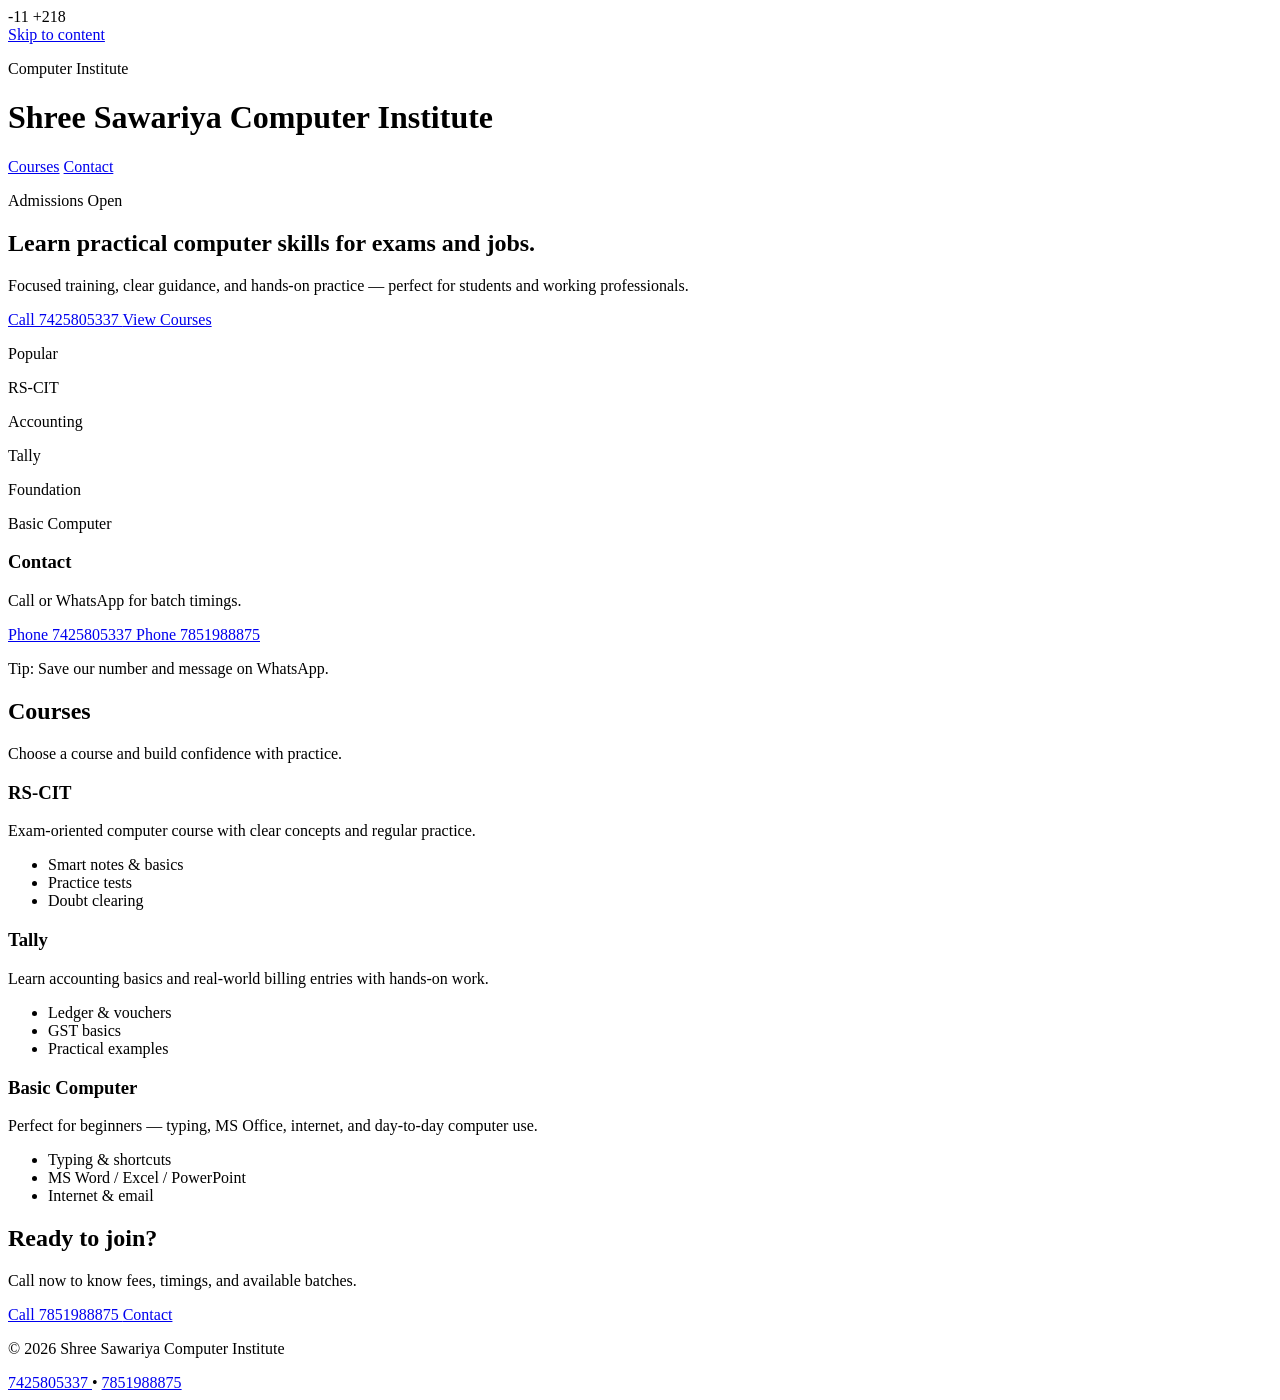
==== index.html @ 1100cc16 "Update and rename html.txt to index.html" ====
-11
+218
<html lang="en">
  <head>
    <meta charset="UTF-8" />
    <meta name="viewport" content="width=device-width, initial-scale=1.0, maximum-scale=1" />
    <meta property="og:title" content="Replit Design" />
    <meta property="og:description" content="A website made with Replit Design" />
    <meta name="viewport" content="width=device-width, initial-scale=1.0" />
    <title>Shree Sawariya Computer Institute</title>
    <meta property="og:title" content="Shree Sawariya Computer Institute" />
    <meta
      property="og:description"
      content="RS-CIT, Tally, and Basic Computer courses with friendly guidance and practical learning. Call 7425805337 / 7851988875."
    />
    <meta property="og:type" content="website" />
    <meta property="og:image" content="https://replit.com/public/images/opengraph.png" />
    <meta name="twitter:card" content="summary_large_image" />
    <meta name="twitter:site" content="@replit" />
    <meta name="twitter:title" content="Replit Design" />
    <meta name="twitter:description" content="A website made with Replit Design" />
    <meta name="twitter:title" content="Shree Sawariya Computer Institute" />
    <meta
      name="twitter:description"
      content="RS-CIT, Tally, and Basic Computer courses with friendly guidance and practical learning. Call 7425805337 / 7851988875."
    />
    <meta name="twitter:image" content="https://replit.com/public/images/opengraph.png" />
    <link rel="icon" type="image/png" href="/favicon.png" />
    <link rel="preconnect" href="https://fonts.googleapis.com">
    <link rel="preconnect" href="https://fonts.gstatic.com" crossorigin>
    <link href="https://fonts.googleapis.com/css2?family=Architects+Daughter&family=DM+Sans:ital,opsz,wght@0,9..40,100..1000;1,9..40,100..1000&family=Fira+Code:wght@300..700&family=Geist+Mono:wght@100..900&family=Geist:wght@100..900&family=IBM+Plex+Mono:ital,wght@0,100;0,200;0,300;0,400;0,500;0,600;0,700;1,100;1,200;1,300;1,400;1,500;1,600;1,700&family=IBM+Plex+Sans:ital,wght@0,100..700;1,100..700&family=Inter:ital,opsz,wght@0,14..32,100..900;1,14..32,100..900&family=JetBrains+Mono:ital,wght@0,100..800;1,100..800&family=Libre+Baskerville:ital,wght@0,400;0,700;1,400&family=Lora:ital,wght@0,400..700;1,400..700&family=Merriweather:ital,opsz,wght@0,18..144,300..900;1,18..144,300..900&family=Montserrat:ital,wght@0,100..900;1,100..900&family=Open+Sans:ital,wght@0,300..800;1,300..800&family=Outfit:wght@100..900&family=Oxanium:wght@200..800&family=Playfair+Display:ital,wght@0,400..900;1,400..900&family=Plus+Jakarta+Sans:ital,wght@0,200..800;1,200..800&family=Poppins:ital,wght@0,100;0,200;0,300;0,400;0,500;0,600;0,700;0,800;0,900;1,100;1,200;1,300;1,400;1,500;1,600;1,700;1,800;1,900&family=Roboto+Mono:ital,wght@0,100..700;1,100..700&family=Roboto:ital,wght@0,100..900;1,100..900&family=Source+Code+Pro:ital,wght@0,200..900;1,200..900&family=Source+Serif+4:ital,opsz,wght@0,8..60,200..900;1,8..60,200..900&family=Space+Grotesk:wght@300..700&family=Space+Mono:ital,wght@0,400;0,700;1,400;1,700&display=swap" rel="stylesheet">
    <link rel="preconnect" href="https://fonts.googleapis.com" />
    <link rel="preconnect" href="https://fonts.gstatic.com" crossorigin />
    <link
      href="https://fonts.googleapis.com/css2?family=Plus+Jakarta+Sans:wght@400;500;600;700;800&family=Fraunces:opsz,wght@9..144,600;9..144,700;9..144,800&display=swap"
      rel="stylesheet"
    />
    <link rel="stylesheet" href="style.css" />
  </head>
  <body>
    <div id="root"></div>
    <script type="module" src="/src/main.tsx"></script>
    <a class="skip" href="#main" data-testid="link-skip">Skip to content</a>
    <header class="site-header" data-testid="header-site">
      <div class="container header-inner">
        <div class="brand" data-testid="brand-institute">
          <div class="brand-mark" aria-hidden="true"></div>
          <div class="brand-text">
            <p class="brand-kicker" data-testid="text-kicker">Computer Institute</p>
            <h1 class="brand-name" data-testid="text-institute-name">
              Shree Sawariya Computer Institute
            </h1>
          </div>
        </div>
        <nav class="nav" aria-label="Primary" data-testid="nav-primary">
          <a class="nav-link" href="#courses" data-testid="link-courses">Courses</a>
          <a class="nav-link" href="#contact" data-testid="link-contact">Contact</a>
        </nav>
      </div>
    </header>
    <main id="main" class="main" data-testid="main-content">
      <section class="hero" aria-label="Hero" data-testid="section-hero">
        <div class="container hero-inner">
          <div class="hero-copy" data-testid="panel-hero-copy">
            <p class="pill" data-testid="text-hero-pill">Admissions Open</p>
            <h2 class="hero-title" data-testid="text-hero-title">
              Learn practical computer skills for exams and jobs.
            </h2>
            <p class="hero-subtitle" data-testid="text-hero-subtitle">
              Focused training, clear guidance, and hands-on practice — perfect for
              students and working professionals.
            </p>
            <div class="cta-row" data-testid="group-cta">
              <a
                class="btn btn-primary"
                href="tel:7425805337"
                data-testid="button-call-primary"
              >
                Call 7425805337
              </a>
              <a
                class="btn btn-ghost"
                href="#courses"
                data-testid="button-view-courses"
              >
                View Courses
              </a>
            </div>
            <div class="quick-info" data-testid="panel-quick-info">
              <div class="qi" data-testid="card-qi-1">
                <p class="qi-label" data-testid="text-qi-label-1">Popular</p>
                <p class="qi-value" data-testid="text-qi-value-1">RS-CIT</p>
              </div>
              <div class="qi" data-testid="card-qi-2">
                <p class="qi-label" data-testid="text-qi-label-2">Accounting</p>
                <p class="qi-value" data-testid="text-qi-value-2">Tally</p>
              </div>
              <div class="qi" data-testid="card-qi-3">
                <p class="qi-label" data-testid="text-qi-label-3">Foundation</p>
                <p class="qi-value" data-testid="text-qi-value-3">Basic Computer</p>
              </div>
            </div>
          </div>
          <aside class="hero-card" aria-label="Contact card" data-testid="card-hero">
            <div class="hero-card-top">
              <h3 class="card-title" data-testid="text-card-title">Contact</h3>
              <p class="card-sub" data-testid="text-card-sub">
                Call or WhatsApp for batch timings.
              </p>
            </div>
            <div class="contact-list" id="contact" data-testid="section-contact">
              <a
                class="contact-item"
                href="tel:7425805337"
                data-testid="link-phone-7425805337"
              >
                <span class="contact-label">Phone</span>
                <span class="contact-value">7425805337</span>
              </a>
              <a
                class="contact-item"
                href="tel:7851988875"
                data-testid="link-phone-7851988875"
              >
                <span class="contact-label">Phone</span>
                <span class="contact-value">7851988875</span>
              </a>
            </div>
            <div class="divider" role="presentation"></div>
            <p class="note" data-testid="text-note">
              Tip: Save our number and message on WhatsApp.
            </p>
          </aside>
        </div>
      </section>
      <section class="section" id="courses" data-testid="section-courses">
        <div class="container">
          <div class="section-head" data-testid="panel-courses-head">
            <h2 class="section-title" data-testid="text-courses-title">Courses</h2>
            <p class="section-sub" data-testid="text-courses-sub">
              Choose a course and build confidence with practice.
            </p>
          </div>
          <div class="grid" data-testid="grid-courses">
            <article class="card" data-testid="card-course-rscit">
              <h3 class="card-h" data-testid="text-course-title-rscit">RS-CIT</h3>
              <p class="card-p" data-testid="text-course-desc-rscit">
                Exam-oriented computer course with clear concepts and regular practice.
              </p>
              <ul class="list" data-testid="list-course-rscit">
                <li data-testid="text-course-point-rscit-1">Smart notes & basics</li>
                <li data-testid="text-course-point-rscit-2">Practice tests</li>
                <li data-testid="text-course-point-rscit-3">Doubt clearing</li>
              </ul>
            </article>
            <article class="card" data-testid="card-course-tally">
              <h3 class="card-h" data-testid="text-course-title-tally">Tally</h3>
              <p class="card-p" data-testid="text-course-desc-tally">
                Learn accounting basics and real-world billing entries with hands-on work.
              </p>
              <ul class="list" data-testid="list-course-tally">
                <li data-testid="text-course-point-tally-1">Ledger & vouchers</li>
                <li data-testid="text-course-point-tally-2">GST basics</li>
                <li data-testid="text-course-point-tally-3">Practical examples</li>
              </ul>
            </article>
            <article class="card" data-testid="card-course-basic">
              <h3 class="card-h" data-testid="text-course-title-basic">Basic Computer</h3>
              <p class="card-p" data-testid="text-course-desc-basic">
                Perfect for beginners — typing, MS Office, internet, and day-to-day computer use.
              </p>
              <ul class="list" data-testid="list-course-basic">
                <li data-testid="text-course-point-basic-1">Typing & shortcuts</li>
                <li data-testid="text-course-point-basic-2">MS Word / Excel / PowerPoint</li>
                <li data-testid="text-course-point-basic-3">Internet & email</li>
              </ul>
            </article>
          </div>
        </div>
      </section>
      <section class="section section-alt" data-testid="section-cta">
        <div class="container cta-slab" data-testid="panel-cta-slab">
          <div>
            <h2 class="section-title" data-testid="text-cta-title">
              Ready to join?
            </h2>
            <p class="section-sub" data-testid="text-cta-sub">
              Call now to know fees, timings, and available batches.
            </p>
          </div>
          <div class="cta-row" data-testid="group-cta-bottom">
            <a
              class="btn btn-primary"
              href="tel:7851988875"
              data-testid="button-call-secondary"
            >
              Call 7851988875
            </a>
            <a class="btn btn-ghost" href="#contact" data-testid="button-contact">
              Contact
            </a>
          </div>
        </div>
      </section>
    </main>
    <footer class="footer" data-testid="footer-site">
      <div class="container footer-inner">
        <p class="footer-text" data-testid="text-footer">
          © <span data-testid="text-year">2026</span> Shree Sawariya Computer Institute
        </p>
        <div class="footer-links" data-testid="group-footer-links">
          <a class="footer-link" href="tel:7425805337" data-testid="link-footer-call-1">
            7425805337
          </a>
          <span class="dot" aria-hidden="true">•</span>
          <a class="footer-link" href="tel:7851988875" data-testid="link-footer-call-2">
            7851988875
          </a>
        </div>
      </div>
    </footer>
  </body>
</html>
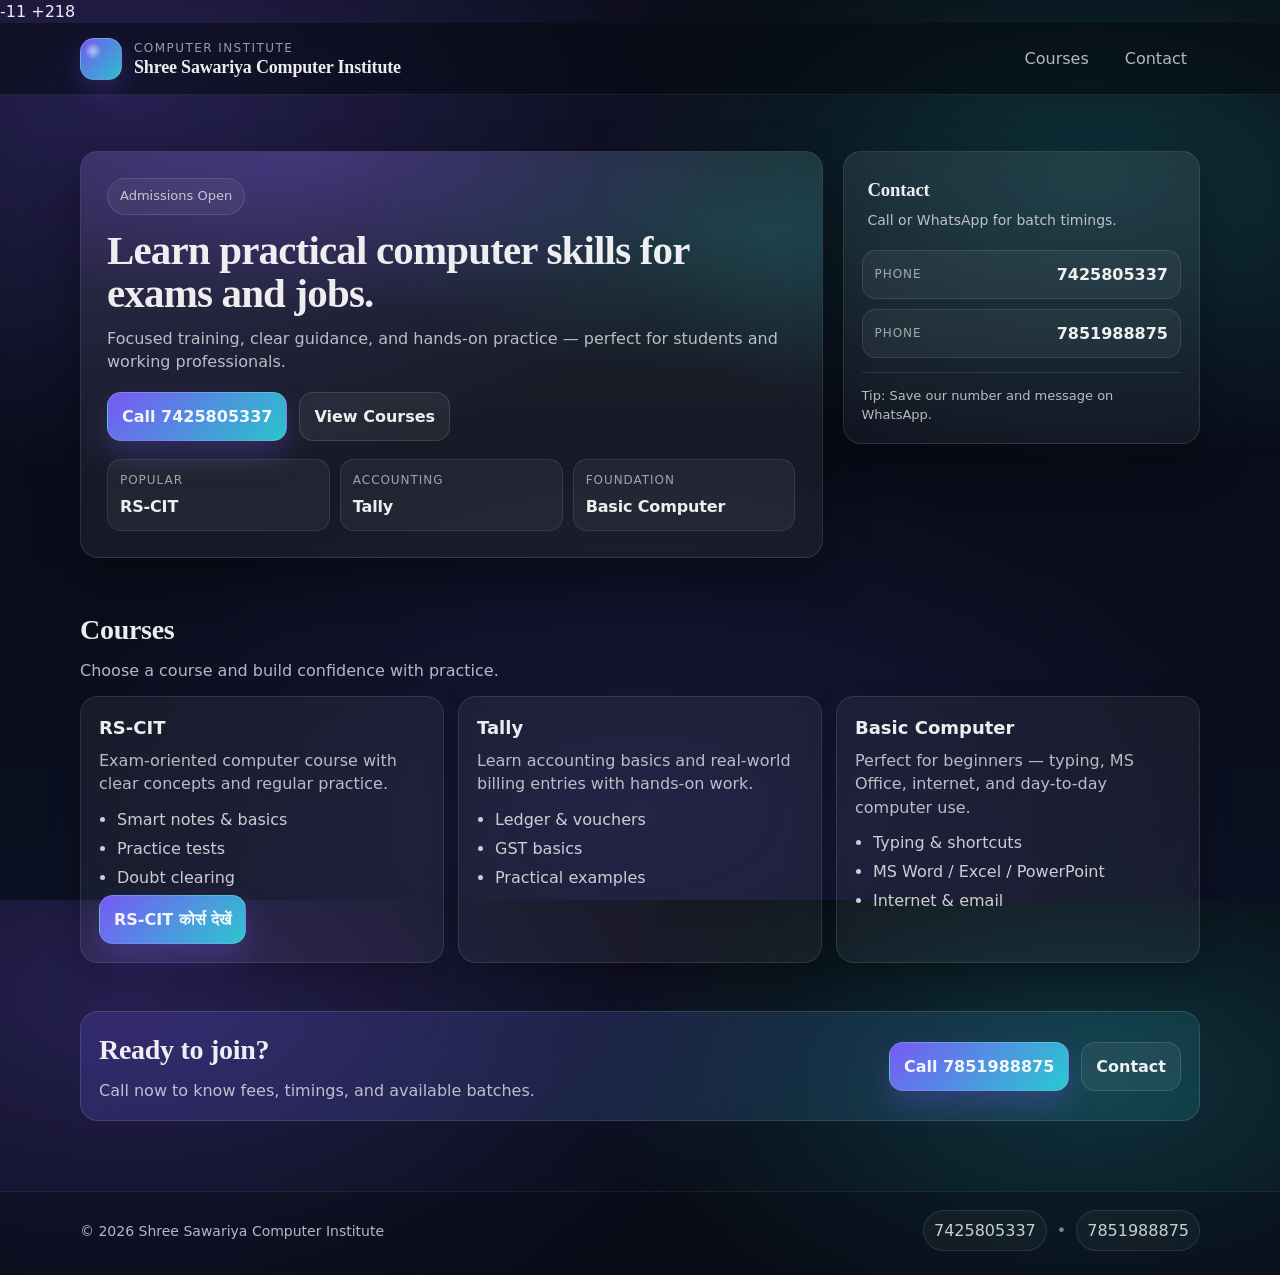
==== commit ef4bb72a: "Update index.html" ====
--- a/index.html
+++ b/index.html
@@ -152,6 +152,13 @@
                 <li data-testid="text-course-point-rscit-2">Practice tests</li>
                 <li data-testid="text-course-point-rscit-3">Doubt clearing</li>
               </ul>
+              <a
+  class="btn btn-primary"
+  href="rscit.html"
+  data-testid="button-view-rscit"
+>
+  RS-CIT कोर्स देखें
+</a>
             </article>
             <article class="card" data-testid="card-course-tally">
               <h3 class="card-h" data-testid="text-course-title-tally">Tally</h3>
@@ -221,3 +228,4 @@
     </footer>
   </body>
 </html>
+
--- a/style.css
+++ b/style.css
@@ -0,0 +1,445 @@
+:root{
+  --bg: #070A12;
+  --bg2: #0B1022;
+  --card: rgba(255, 255, 255, 0.06);
+  --card2: rgba(255, 255, 255, 0.08);
+  --stroke: rgba(255, 255, 255, 0.10);
+  --text: rgba(255, 255, 255, 0.92);
+  --muted: rgba(255, 255, 255, 0.70);
+  --muted2: rgba(255, 255, 255, 0.58);
+  --accent: #7C5CFF;
+  --accent2: #2DE2E6;
+  --shadow: 0 18px 45px rgba(0,0,0,.35);
+  --radius: 18px;
+}
+
+*{ box-sizing: border-box; }
+html, body{ height: 100%; }
+body{
+  margin: 0;
+  color: var(--text);
+  background:
+    radial-gradient(1200px 700px at 10% 10%, rgba(124,92,255,.26), transparent 55%),
+    radial-gradient(900px 520px at 85% 20%, rgba(45,226,230,.18), transparent 55%),
+    radial-gradient(1000px 600px at 50% 90%, rgba(124,92,255,.12), transparent 60%),
+    linear-gradient(180deg, var(--bg), var(--bg2));
+  font-family: "Plus Jakarta Sans", system-ui, -apple-system, Segoe UI, Roboto, Arial, sans-serif;
+  line-height: 1.45;
+}
+
+a{ color: inherit; }
+
+.container{
+  width: min(1120px, 100% - 32px);
+  margin: 0 auto;
+}
+
+.skip{
+  position: absolute;
+  left: -999px;
+  top: 12px;
+  padding: 10px 12px;
+  background: rgba(255,255,255,.10);
+  border: 1px solid var(--stroke);
+  border-radius: 12px;
+}
+.skip:focus{ left: 16px; z-index: 9999; }
+
+.site-header{
+  position: sticky;
+  top: 0;
+  z-index: 50;
+  backdrop-filter: blur(10px);
+  background: rgba(7, 10, 18, 0.55);
+  border-bottom: 1px solid rgba(255,255,255,0.08);
+}
+
+.header-inner{
+  display: flex;
+  align-items: center;
+  justify-content: space-between;
+  gap: 16px;
+  padding: 14px 0;
+}
+
+.brand{
+  display: flex;
+  gap: 12px;
+  align-items: center;
+  min-width: 0;
+}
+
+.brand-mark{
+  width: 42px;
+  height: 42px;
+  border-radius: 14px;
+  background:
+    radial-gradient(14px 14px at 30% 30%, rgba(255,255,255,.55), transparent 60%),
+    linear-gradient(135deg, rgba(124,92,255,.95), rgba(45,226,230,.85));
+  box-shadow: 0 10px 24px rgba(124,92,255,.22);
+  border: 1px solid rgba(255,255,255,.14);
+  flex: 0 0 auto;
+}
+
+.brand-kicker{
+  margin: 0;
+  font-size: 12px;
+  letter-spacing: .12em;
+  text-transform: uppercase;
+  color: var(--muted2);
+}
+
+.brand-name{
+  margin: 0;
+  font-family: "Fraunces", ui-serif, Georgia, serif;
+  font-size: 18px;
+  line-height: 1.15;
+  letter-spacing: -0.01em;
+}
+
+.nav{
+  display: flex;
+  gap: 10px;
+  flex-wrap: wrap;
+}
+
+.nav-link{
+  text-decoration: none;
+  padding: 9px 12px;
+  border-radius: 999px;
+  border: 1px solid transparent;
+  color: var(--muted);
+  transition: background .2s ease, border-color .2s ease, color .2s ease, transform .2s ease;
+}
+
+.nav-link:hover{
+  background: rgba(255,255,255,.06);
+  border-color: rgba(255,255,255,.10);
+  color: var(--text);
+  transform: translateY(-1px);
+}
+
+.main{ padding-bottom: 36px; }
+
+.hero{
+  padding: 56px 0 18px;
+}
+
+.hero-inner{
+  display: grid;
+  grid-template-columns: 1.35fr .65fr;
+  gap: 20px;
+  align-items: start;
+}
+
+.hero-copy{
+  padding: 26px;
+  border-radius: var(--radius);
+  background: linear-gradient(180deg, rgba(255,255,255,.08), rgba(255,255,255,.05));
+  border: 1px solid rgba(255,255,255,.10);
+  box-shadow: var(--shadow);
+  position: relative;
+  overflow: hidden;
+}
+
+.hero-copy::before{
+  content: "";
+  position: absolute;
+  inset: -1px;
+  background:
+    radial-gradient(800px 300px at 30% 0%, rgba(124,92,255,.26), transparent 55%),
+    radial-gradient(700px 280px at 90% 20%, rgba(45,226,230,.14), transparent 55%);
+  pointer-events: none;
+}
+
+.hero-copy > *{ position: relative; }
+
+.pill{
+  display: inline-flex;
+  align-items: center;
+  gap: 8px;
+  padding: 8px 12px;
+  margin: 0 0 14px;
+  border-radius: 999px;
+  border: 1px solid rgba(255,255,255,.12);
+  background: rgba(255,255,255,.05);
+  color: var(--muted);
+  font-size: 13px;
+}
+
+.hero-title{
+  margin: 0 0 12px;
+  font-family: "Fraunces", ui-serif, Georgia, serif;
+  font-size: clamp(30px, 3.2vw, 44px);
+  line-height: 1.05;
+  letter-spacing: -0.02em;
+}
+
+.hero-subtitle{
+  margin: 0 0 18px;
+  color: var(--muted);
+  font-size: 16px;
+}
+
+.cta-row{
+  display: flex;
+  gap: 12px;
+  flex-wrap: wrap;
+}
+
+.btn{
+  text-decoration: none;
+  display: inline-flex;
+  align-items: center;
+  justify-content: center;
+  padding: 12px 14px;
+  border-radius: 14px;
+  border: 1px solid rgba(255,255,255,.12);
+  transition: transform .18s ease, background .18s ease, border-color .18s ease, box-shadow .18s ease;
+  font-weight: 600;
+}
+
+.btn:active{ transform: translateY(1px); }
+
+.btn-primary{
+  background: linear-gradient(135deg, rgba(124,92,255,.95), rgba(45,226,230,.85));
+  border-color: rgba(255,255,255,.14);
+  box-shadow: 0 14px 30px rgba(124,92,255,.25);
+}
+
+.btn-primary:hover{ box-shadow: 0 16px 36px rgba(124,92,255,.32); }
+
+.btn-ghost{
+  background: rgba(255,255,255,.06);
+}
+
+.btn-ghost:hover{
+  background: rgba(255,255,255,.10);
+  border-color: rgba(255,255,255,.16);
+}
+
+.quick-info{
+  margin-top: 18px;
+  display: grid;
+  grid-template-columns: repeat(3, minmax(0, 1fr));
+  gap: 10px;
+}
+
+.qi{
+  padding: 12px;
+  border-radius: 14px;
+  background: rgba(255,255,255,.05);
+  border: 1px solid rgba(255,255,255,.09);
+}
+
+.qi-label{
+  margin: 0 0 6px;
+  font-size: 12px;
+  color: var(--muted2);
+  letter-spacing: .08em;
+  text-transform: uppercase;
+}
+
+.qi-value{
+  margin: 0;
+  font-weight: 700;
+  letter-spacing: -.01em;
+}
+
+.hero-card{
+  border-radius: var(--radius);
+  background: linear-gradient(180deg, rgba(255,255,255,.08), rgba(255,255,255,.04));
+  border: 1px solid rgba(255,255,255,.10);
+  box-shadow: var(--shadow);
+  padding: 18px;
+}
+
+.hero-card-top{ padding: 6px 6px 10px; }
+
+.card-title{
+  margin: 0;
+  font-family: "Fraunces", ui-serif, Georgia, serif;
+  letter-spacing: -0.01em;
+}
+
+.card-sub{
+  margin: 6px 0 0;
+  color: var(--muted);
+  font-size: 14px;
+}
+
+.contact-list{
+  display: grid;
+  gap: 10px;
+  margin-top: 10px;
+}
+
+.contact-item{
+  text-decoration: none;
+  display: flex;
+  align-items: center;
+  justify-content: space-between;
+  gap: 10px;
+  padding: 12px;
+  border-radius: 14px;
+  border: 1px solid rgba(255,255,255,.10);
+  background: rgba(255,255,255,.05);
+  transition: transform .18s ease, background .18s ease, border-color .18s ease;
+}
+
+.contact-item:hover{
+  transform: translateY(-1px);
+  background: rgba(255,255,255,.08);
+  border-color: rgba(255,255,255,.14);
+}
+
+.contact-label{
+  color: var(--muted2);
+  font-size: 12px;
+  letter-spacing: .08em;
+  text-transform: uppercase;
+}
+
+.contact-value{
+  font-weight: 700;
+}
+
+.divider{
+  height: 1px;
+  margin: 14px 0;
+  background: rgba(255,255,255,.10);
+}
+
+.note{
+  margin: 0;
+  color: var(--muted);
+  font-size: 13px;
+}
+
+.section{
+  padding: 34px 0;
+}
+
+.section-head{
+  margin-bottom: 14px;
+}
+
+.section-title{
+  margin: 0;
+  font-family: "Fraunces", ui-serif, Georgia, serif;
+  letter-spacing: -0.01em;
+  font-size: 28px;
+}
+
+.section-sub{
+  margin: 8px 0 0;
+  color: var(--muted);
+}
+
+.grid{
+  display: grid;
+  grid-template-columns: repeat(3, minmax(0, 1fr));
+  gap: 14px;
+}
+
+.card{
+  padding: 18px;
+  border-radius: var(--radius);
+  background: rgba(255,255,255,.05);
+  border: 1px solid rgba(255,255,255,.10);
+  box-shadow: 0 12px 30px rgba(0,0,0,.22);
+  transition: transform .18s ease, background .18s ease, border-color .18s ease;
+}
+
+.card:hover{
+  transform: translateY(-2px);
+  background: rgba(255,255,255,.07);
+  border-color: rgba(255,255,255,.14);
+}
+
+.card-h{
+  margin: 0 0 8px;
+  font-size: 18px;
+  font-weight: 800;
+}
+
+.card-p{
+  margin: 0 0 12px;
+  color: var(--muted);
+}
+
+.list{
+  margin: 0;
+  padding-left: 18px;
+  color: rgba(255,255,255,.78);
+}
+
+.list li{ margin: 6px 0; }
+
+.section-alt{ padding-top: 14px; }
+
+.cta-slab{
+  display: flex;
+  align-items: center;
+  justify-content: space-between;
+  gap: 14px;
+  padding: 18px;
+  border-radius: var(--radius);
+  background: linear-gradient(135deg, rgba(124,92,255,.20), rgba(45,226,230,.12));
+  border: 1px solid rgba(255,255,255,.12);
+}
+
+.footer{
+  padding: 18px 0 24px;
+  border-top: 1px solid rgba(255,255,255,.08);
+  background: rgba(7,10,18,.35);
+}
+
+.footer-inner{
+  display: flex;
+  align-items: center;
+  justify-content: space-between;
+  gap: 12px;
+  flex-wrap: wrap;
+}
+
+.footer-text{
+  margin: 0;
+  color: var(--muted);
+  font-size: 14px;
+}
+
+.footer-links{
+  display: flex;
+  align-items: center;
+  gap: 10px;
+  color: rgba(255,255,255,.78);
+}
+
+.footer-link{
+  text-decoration: none;
+  padding: 8px 10px;
+  border-radius: 999px;
+  border: 1px solid rgba(255,255,255,.10);
+  background: rgba(255,255,255,.04);
+}
+
+.footer-link:hover{
+  background: rgba(255,255,255,.08);
+  border-color: rgba(255,255,255,.14);
+}
+
+.dot{ opacity: .6; }
+
+@media (max-width: 920px){
+  .hero-inner{ grid-template-columns: 1fr; }
+  .hero{ padding-top: 26px; }
+  .brand-name{ font-size: 16px; }
+}
+
+@media (max-width: 720px){
+  .grid{ grid-template-columns: 1fr; }
+  .cta-slab{ flex-direction: column; align-items: stretch; }
+  .btn{ width: 100%; }
+  .nav{ display: none; }
+}
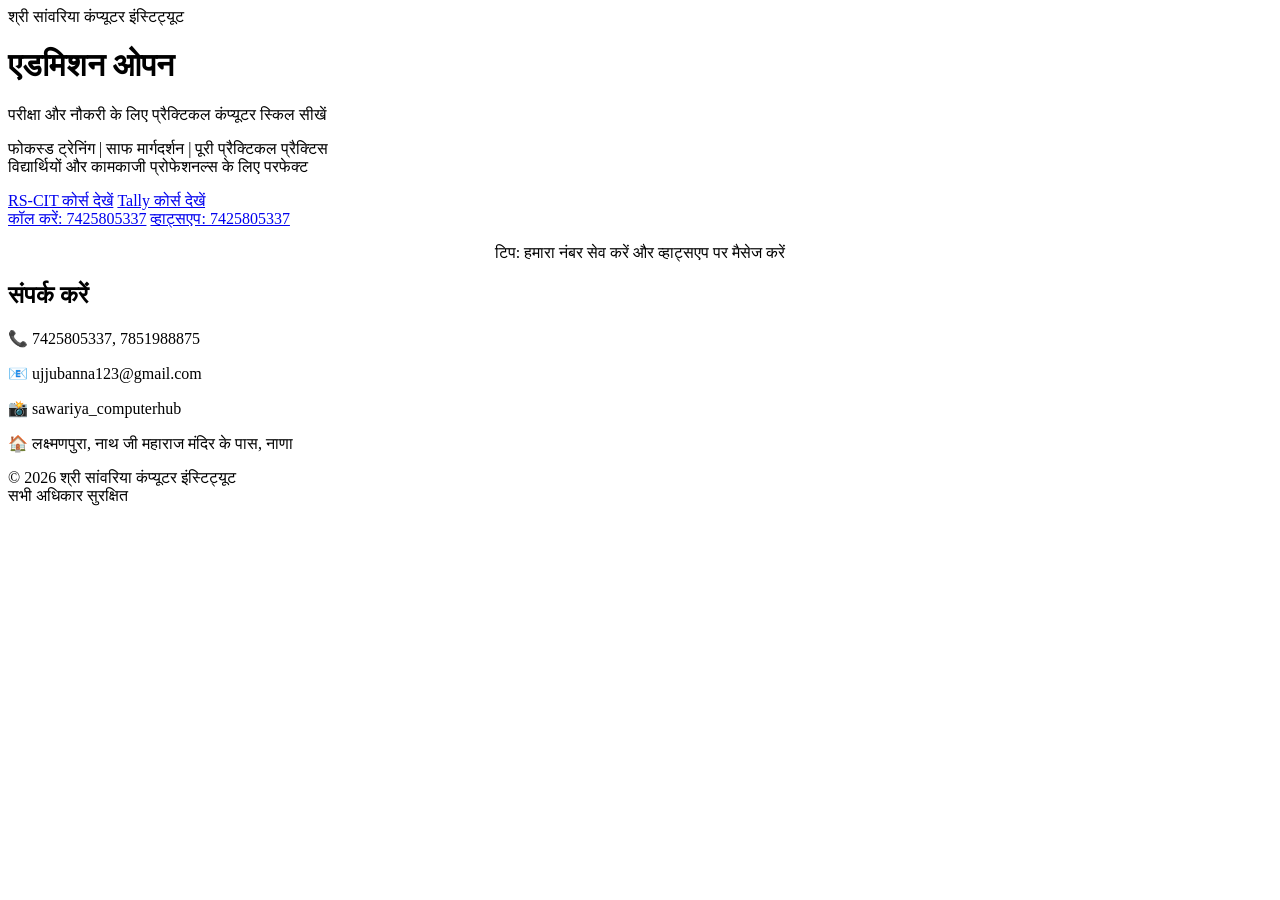
==== commit c405b8bc: "Update index.html" ====
--- a/index.html
+++ b/index.html
@@ -1,231 +1,42 @@
--11
-+218
-<html lang="en">
-  <head>
-    <meta charset="UTF-8" />
-    <meta name="viewport" content="width=device-width, initial-scale=1.0, maximum-scale=1" />
-    <meta property="og:title" content="Replit Design" />
-    <meta property="og:description" content="A website made with Replit Design" />
-    <meta name="viewport" content="width=device-width, initial-scale=1.0" />
-    <title>Shree Sawariya Computer Institute</title>
-    <meta property="og:title" content="Shree Sawariya Computer Institute" />
-    <meta
-      property="og:description"
-      content="RS-CIT, Tally, and Basic Computer courses with friendly guidance and practical learning. Call 7425805337 / 7851988875."
-    />
-    <meta property="og:type" content="website" />
-    <meta property="og:image" content="https://replit.com/public/images/opengraph.png" />
-    <meta name="twitter:card" content="summary_large_image" />
-    <meta name="twitter:site" content="@replit" />
-    <meta name="twitter:title" content="Replit Design" />
-    <meta name="twitter:description" content="A website made with Replit Design" />
-    <meta name="twitter:title" content="Shree Sawariya Computer Institute" />
-    <meta
-      name="twitter:description"
-      content="RS-CIT, Tally, and Basic Computer courses with friendly guidance and practical learning. Call 7425805337 / 7851988875."
-    />
-    <meta name="twitter:image" content="https://replit.com/public/images/opengraph.png" />
-    <link rel="icon" type="image/png" href="/favicon.png" />
-    <link rel="preconnect" href="https://fonts.googleapis.com">
-    <link rel="preconnect" href="https://fonts.gstatic.com" crossorigin>
-    <link href="https://fonts.googleapis.com/css2?family=Architects+Daughter&family=DM+Sans:ital,opsz,wght@0,9..40,100..1000;1,9..40,100..1000&family=Fira+Code:wght@300..700&family=Geist+Mono:wght@100..900&family=Geist:wght@100..900&family=IBM+Plex+Mono:ital,wght@0,100;0,200;0,300;0,400;0,500;0,600;0,700;1,100;1,200;1,300;1,400;1,500;1,600;1,700&family=IBM+Plex+Sans:ital,wght@0,100..700;1,100..700&family=Inter:ital,opsz,wght@0,14..32,100..900;1,14..32,100..900&family=JetBrains+Mono:ital,wght@0,100..800;1,100..800&family=Libre+Baskerville:ital,wght@0,400;0,700;1,400&family=Lora:ital,wght@0,400..700;1,400..700&family=Merriweather:ital,opsz,wght@0,18..144,300..900;1,18..144,300..900&family=Montserrat:ital,wght@0,100..900;1,100..900&family=Open+Sans:ital,wght@0,300..800;1,300..800&family=Outfit:wght@100..900&family=Oxanium:wght@200..800&family=Playfair+Display:ital,wght@0,400..900;1,400..900&family=Plus+Jakarta+Sans:ital,wght@0,200..800;1,200..800&family=Poppins:ital,wght@0,100;0,200;0,300;0,400;0,500;0,600;0,700;0,800;0,900;1,100;1,200;1,300;1,400;1,500;1,600;1,700;1,800;1,900&family=Roboto+Mono:ital,wght@0,100..700;1,100..700&family=Roboto:ital,wght@0,100..900;1,100..900&family=Source+Code+Pro:ital,wght@0,200..900;1,200..900&family=Source+Serif+4:ital,opsz,wght@0,8..60,200..900;1,8..60,200..900&family=Space+Grotesk:wght@300..700&family=Space+Mono:ital,wght@0,400;0,700;1,400;1,700&display=swap" rel="stylesheet">
-    <link rel="preconnect" href="https://fonts.googleapis.com" />
-    <link rel="preconnect" href="https://fonts.gstatic.com" crossorigin />
-    <link
-      href="https://fonts.googleapis.com/css2?family=Plus+Jakarta+Sans:wght@400;500;600;700;800&family=Fraunces:opsz,wght@9..144,600;9..144,700;9..144,800&display=swap"
-      rel="stylesheet"
-    />
-    <link rel="stylesheet" href="style.css" />
-  </head>
-  <body>
-    <div id="root"></div>
-    <script type="module" src="/src/main.tsx"></script>
-    <a class="skip" href="#main" data-testid="link-skip">Skip to content</a>
-    <header class="site-header" data-testid="header-site">
-      <div class="container header-inner">
-        <div class="brand" data-testid="brand-institute">
-          <div class="brand-mark" aria-hidden="true"></div>
-          <div class="brand-text">
-            <p class="brand-kicker" data-testid="text-kicker">Computer Institute</p>
-            <h1 class="brand-name" data-testid="text-institute-name">
-              Shree Sawariya Computer Institute
-            </h1>
-          </div>
+<!DOCTYPE html>
+<html lang="hi">
+<head>
+    <meta charset="UTF-8">
+    <meta name="viewport" content="width=device-width, initial-scale=1.0">
+    <title>श्री सांवरिया कंप्यूटर इंस्टिट्यूट</title>
+    <link rel="stylesheet" href="styles.css">
+</head>
+<body>
+    <header>
+        <div class="logo">श्री सांवरिया कंप्यूटर इंस्टिट्यूट</div>
+        <h1>एडमिशन ओपन</h1>
+        <p>परीक्षा और नौकरी के लिए प्रैक्टिकल कंप्यूटर स्किल सीखें</p>
+        <p>फोकस्ड ट्रेनिंग | साफ मार्गदर्शन | पूरी प्रैक्टिकल प्रैक्टिस<br>विद्यार्थियों और कामकाजी प्रोफेशनल्स के लिए परफेक्ट</p>
+    </header>
+
+    <div class="container">
+        <div class="button-section">
+            <a href="rscit.html" class="btn">RS-CIT कोर्स देखें</a>
+            <a href="tally.html" class="btn btn-secondary">Tally कोर्स देखें</a>
         </div>
-        <nav class="nav" aria-label="Primary" data-testid="nav-primary">
-          <a class="nav-link" href="#courses" data-testid="link-courses">Courses</a>
-          <a class="nav-link" href="#contact" data-testid="link-contact">Contact</a>
-        </nav>
-      </div>
-    </header>
-    <main id="main" class="main" data-testid="main-content">
-      <section class="hero" aria-label="Hero" data-testid="section-hero">
-        <div class="container hero-inner">
-          <div class="hero-copy" data-testid="panel-hero-copy">
-            <p class="pill" data-testid="text-hero-pill">Admissions Open</p>
-            <h2 class="hero-title" data-testid="text-hero-title">
-              Learn practical computer skills for exams and jobs.
-            </h2>
-            <p class="hero-subtitle" data-testid="text-hero-subtitle">
-              Focused training, clear guidance, and hands-on practice — perfect for
-              students and working professionals.
-            </p>
-            <div class="cta-row" data-testid="group-cta">
-              <a
-                class="btn btn-primary"
-                href="tel:7425805337"
-                data-testid="button-call-primary"
-              >
-                Call 7425805337
-              </a>
-              <a
-                class="btn btn-ghost"
-                href="#courses"
-                data-testid="button-view-courses"
-              >
-                View Courses
-              </a>
-            </div>
-            <div class="quick-info" data-testid="panel-quick-info">
-              <div class="qi" data-testid="card-qi-1">
-                <p class="qi-label" data-testid="text-qi-label-1">Popular</p>
-                <p class="qi-value" data-testid="text-qi-value-1">RS-CIT</p>
-              </div>
-              <div class="qi" data-testid="card-qi-2">
-                <p class="qi-label" data-testid="text-qi-label-2">Accounting</p>
-                <p class="qi-value" data-testid="text-qi-value-2">Tally</p>
-              </div>
-              <div class="qi" data-testid="card-qi-3">
-                <p class="qi-label" data-testid="text-qi-label-3">Foundation</p>
-                <p class="qi-value" data-testid="text-qi-value-3">Basic Computer</p>
-              </div>
-            </div>
-          </div>
-          <aside class="hero-card" aria-label="Contact card" data-testid="card-hero">
-            <div class="hero-card-top">
-              <h3 class="card-title" data-testid="text-card-title">Contact</h3>
-              <p class="card-sub" data-testid="text-card-sub">
-                Call or WhatsApp for batch timings.
-              </p>
-            </div>
-            <div class="contact-list" id="contact" data-testid="section-contact">
-              <a
-                class="contact-item"
-                href="tel:7425805337"
-                data-testid="link-phone-7425805337"
-              >
-                <span class="contact-label">Phone</span>
-                <span class="contact-value">7425805337</span>
-              </a>
-              <a
-                class="contact-item"
-                href="tel:7851988875"
-                data-testid="link-phone-7851988875"
-              >
-                <span class="contact-label">Phone</span>
-                <span class="contact-value">7851988875</span>
-              </a>
-            </div>
-            <div class="divider" role="presentation"></div>
-            <p class="note" data-testid="text-note">
-              Tip: Save our number and message on WhatsApp.
-            </p>
-          </aside>
+
+        <div class="contact-buttons">
+            <a href="tel:7425805337" class="btn">कॉल करें: 7425805337</a>
+            <a href="https://wa.me/917425805337" class="btn btn-secondary">व्हाट्सएप: 7425805337</a>
         </div>
-      </section>
-      <section class="section" id="courses" data-testid="section-courses">
-        <div class="container">
-          <div class="section-head" data-testid="panel-courses-head">
-            <h2 class="section-title" data-testid="text-courses-title">Courses</h2>
-            <p class="section-sub" data-testid="text-courses-sub">
-              Choose a course and build confidence with practice.
-            </p>
-          </div>
-          <div class="grid" data-testid="grid-courses">
-            <article class="card" data-testid="card-course-rscit">
-              <h3 class="card-h" data-testid="text-course-title-rscit">RS-CIT</h3>
-              <p class="card-p" data-testid="text-course-desc-rscit">
-                Exam-oriented computer course with clear concepts and regular practice.
-              </p>
-              <ul class="list" data-testid="list-course-rscit">
-                <li data-testid="text-course-point-rscit-1">Smart notes & basics</li>
-                <li data-testid="text-course-point-rscit-2">Practice tests</li>
-                <li data-testid="text-course-point-rscit-3">Doubt clearing</li>
-              </ul>
-              <a
-  class="btn btn-primary"
-  href="rscit.html"
-  data-testid="button-view-rscit"
->
-  RS-CIT कोर्स देखें
-</a>
-            </article>
-            <article class="card" data-testid="card-course-tally">
-              <h3 class="card-h" data-testid="text-course-title-tally">Tally</h3>
-              <p class="card-p" data-testid="text-course-desc-tally">
-                Learn accounting basics and real-world billing entries with hands-on work.
-              </p>
-              <ul class="list" data-testid="list-course-tally">
-                <li data-testid="text-course-point-tally-1">Ledger & vouchers</li>
-                <li data-testid="text-course-point-tally-2">GST basics</li>
-                <li data-testid="text-course-point-tally-3">Practical examples</li>
-              </ul>
-            </article>
-            <article class="card" data-testid="card-course-basic">
-              <h3 class="card-h" data-testid="text-course-title-basic">Basic Computer</h3>
-              <p class="card-p" data-testid="text-course-desc-basic">
-                Perfect for beginners — typing, MS Office, internet, and day-to-day computer use.
-              </p>
-              <ul class="list" data-testid="list-course-basic">
-                <li data-testid="text-course-point-basic-1">Typing & shortcuts</li>
-                <li data-testid="text-course-point-basic-2">MS Word / Excel / PowerPoint</li>
-                <li data-testid="text-course-point-basic-3">Internet & email</li>
-              </ul>
-            </article>
-          </div>
+        <p style="text-align: center;">टिप: हमारा नंबर सेव करें और व्हाट्सएप पर मैसेज करें</p>
+
+        <div class="contact section">
+            <h2>संपर्क करें</h2>
+            <p>📞 7425805337, 7851988875</p>
+            <p>📧 ujjubanna123@gmail.com</p>
+            <p>📸 sawariya_computerhub</p>
+            <p>🏠 लक्ष्मणपुरा, नाथ जी महाराज मंदिर के पास, नाणा</p>
         </div>
-      </section>
-      <section class="section section-alt" data-testid="section-cta">
-        <div class="container cta-slab" data-testid="panel-cta-slab">
-          <div>
-            <h2 class="section-title" data-testid="text-cta-title">
-              Ready to join?
-            </h2>
-            <p class="section-sub" data-testid="text-cta-sub">
-              Call now to know fees, timings, and available batches.
-            </p>
-          </div>
-          <div class="cta-row" data-testid="group-cta-bottom">
-            <a
-              class="btn btn-primary"
-              href="tel:7851988875"
-              data-testid="button-call-secondary"
-            >
-              Call 7851988875
-            </a>
-            <a class="btn btn-ghost" href="#contact" data-testid="button-contact">
-              Contact
-            </a>
-          </div>
-        </div>
-      </section>
-    </main>
-    <footer class="footer" data-testid="footer-site">
-      <div class="container footer-inner">
-        <p class="footer-text" data-testid="text-footer">
-          © <span data-testid="text-year">2026</span> Shree Sawariya Computer Institute
-        </p>
-        <div class="footer-links" data-testid="group-footer-links">
-          <a class="footer-link" href="tel:7425805337" data-testid="link-footer-call-1">
-            7425805337
-          </a>
-          <span class="dot" aria-hidden="true">•</span>
-          <a class="footer-link" href="tel:7851988875" data-testid="link-footer-call-2">
-            7851988875
-          </a>
-        </div>
-      </div>
+    </div>
+
+    <footer>
+        <p>© 2026 श्री सांवरिया कंप्यूटर इंस्टिट्यूट<br>सभी अधिकार सुरक्षित</p>
     </footer>
-  </body>
+</body>
 </html>
-
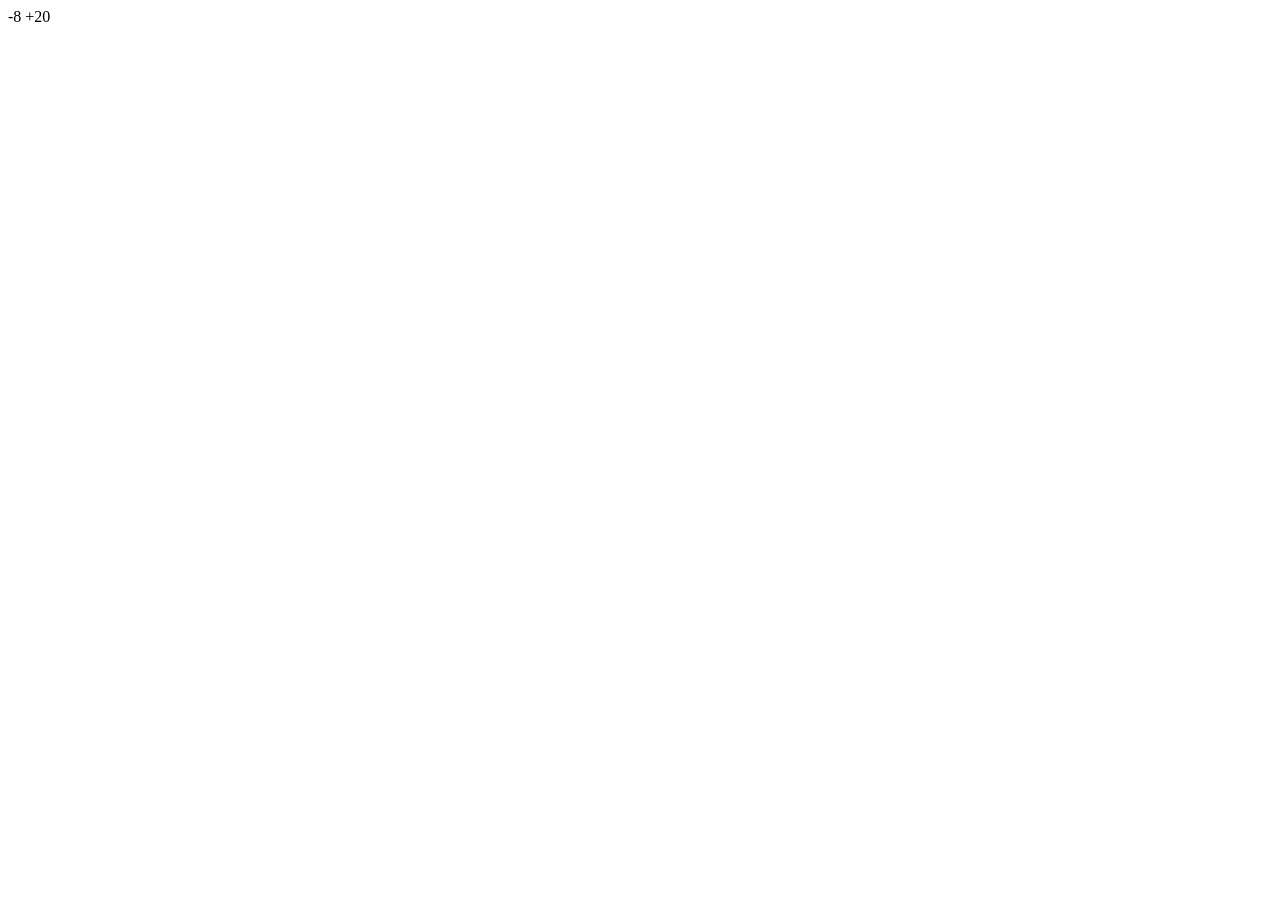
==== commit b162bc4b: "Update index.html" ====
--- a/index.html
+++ b/index.html
@@ -1,42 +1,41 @@
+-8
++20
 <!DOCTYPE html>
+<html lang="en">
 <html lang="hi">
-<head>
-    <meta charset="UTF-8">
-    <meta name="viewport" content="width=device-width, initial-scale=1.0">
+  <head>
+    <meta charset="UTF-8" />
+    <meta name="viewport" content="width=device-width, initial-scale=1.0, maximum-scale=1" />
+    <meta property="og:title" content="Replit Design" />
+    <meta property="og:description" content="A website made with Replit Design" />
+    <meta property="og:title" content="श्री सांवरिया कंप्यूटर इंस्टिट्यूट" />
+    <meta
+      property="og:description"
+      content="एडमिशन ओपन — परीक्षा और नौकरी के लिए प्रैक्टिकल कंप्यूटर स्किल सीखें। RS-CIT और Tally कोर्स की जानकारी, कॉल और व्हाट्सएप संपर्क।"
+    />
+    <meta property="og:type" content="website" />
+    <meta property="og:image" content="https://replit.com/public/images/opengraph.png" />
+    <meta name="twitter:card" content="summary_large_image" />
+    <meta name="twitter:site" content="@replit" />
+    <meta name="twitter:title" content="Replit Design" />
+    <meta name="twitter:description" content="A website made with Replit Design" />
+    <meta name="twitter:title" content="श्री सांवरिया कंप्यूटर इंस्टिट्यूट" />
+    <meta
+      name="twitter:description"
+      content="एडमिशन ओपन — परीक्षा और नौकरी के लिए प्रैक्टिकल कंप्यूटर स्किल सीखें। RS-CIT और Tally कोर्स की जानकारी, कॉल और व्हाट्सएप संपर्क।"
+    />
+    <meta name="twitter:image" content="https://replit.com/public/images/opengraph.png" />
+    <link rel="icon" type="image/png" href="/favicon.png" />
+    <link rel="preconnect" href="https://fonts.googleapis.com">
+    <link rel="preconnect" href="https://fonts.gstatic.com" crossorigin>
+    <link href="https://fonts.googleapis.com/css2?family=Architects+Daughter&family=DM+Sans:ital,opsz,wght@0,9..40,100..1000;1,9..40,100..1000&family=Fira+Code:wght@300..700&family=Geist+Mono:wght@100..900&family=Geist:wght@100..900&family=IBM+Plex+Mono:ital,wght@0,100;0,200;0,300;0,400;0,500;0,600;0,700;1,100;1,200;1,300;1,400;1,500;1,600;1,700&family=IBM+Plex+Sans:ital,wght@0,100..700;1,100..700&family=Inter:ital,opsz,wght@0,14..32,100..900;1,14..32,100..900&family=JetBrains+Mono:ital,wght@0,100..800;1,100..800&family=Libre+Baskerville:ital,wght@0,400;0,700;1,400&family=Lora:ital,wght@0,400..700;1,400..700&family=Merriweather:ital,opsz,wght@0,18..144,300..900;1,18..144,300..900&family=Montserrat:ital,wght@0,100..900;1,100..900&family=Open+Sans:ital,wght@0,300..800;1,300..800&family=Outfit:wght@100..900&family=Oxanium:wght@200..800&family=Playfair+Display:ital,wght@0,400..900;1,400..900&family=Plus+Jakarta+Sans:ital,wght@0,200..800;1,200..800&family=Poppins:ital,wght@0,100;0,200;0,300;0,400;0,500;0,600;0,700;0,800;0,900;1,100;1,200;1,300;1,400;1,500;1,600;1,700;1,800;1,900&family=Roboto+Mono:ital,wght@0,100..700;1,100..700&family=Roboto:ital,wght@0,100..900;1,100..900&family=Source+Code+Pro:ital,wght@0,200..900;1,200..900&family=Source+Serif+4:ital,opsz,wght@0,8..60,200..900;1,8..60,200..900&family=Space+Grotesk:wght@300..700&family=Space+Mono:ital,wght@0,400;0,700;1,400;1,700&display=swap" rel="stylesheet">
+    <link rel="preconnect" href="https://fonts.googleapis.com" />
+    <link rel="preconnect" href="https://fonts.gstatic.com" crossorigin />
+    <link
+      href="https://fonts.googleapis.com/css2?family=Hind:wght@400;500;600;700&family=Yatra+One&display=swap"
+      rel="stylesheet"
+    />
     <title>श्री सांवरिया कंप्यूटर इंस्टिट्यूट</title>
-    <link rel="stylesheet" href="styles.css">
-</head>
-<body>
-    <header>
-        <div class="logo">श्री सांवरिया कंप्यूटर इंस्टिट्यूट</div>
-        <h1>एडमिशन ओपन</h1>
-        <p>परीक्षा और नौकरी के लिए प्रैक्टिकल कंप्यूटर स्किल सीखें</p>
-        <p>फोकस्ड ट्रेनिंग | साफ मार्गदर्शन | पूरी प्रैक्टिकल प्रैक्टिस<br>विद्यार्थियों और कामकाजी प्रोफेशनल्स के लिए परफेक्ट</p>
-    </header>
-
-    <div class="container">
-        <div class="button-section">
-            <a href="rscit.html" class="btn">RS-CIT कोर्स देखें</a>
-            <a href="tally.html" class="btn btn-secondary">Tally कोर्स देखें</a>
-        </div>
-
-        <div class="contact-buttons">
-            <a href="tel:7425805337" class="btn">कॉल करें: 7425805337</a>
-            <a href="https://wa.me/917425805337" class="btn btn-secondary">व्हाट्सएप: 7425805337</a>
-        </div>
-        <p style="text-align: center;">टिप: हमारा नंबर सेव करें और व्हाट्सएप पर मैसेज करें</p>
-
-        <div class="contact section">
-            <h2>संपर्क करें</h2>
-            <p>📞 7425805337, 7851988875</p>
-            <p>📧 ujjubanna123@gmail.com</p>
-            <p>📸 sawariya_computerhub</p>
-            <p>🏠 लक्ष्मणपुरा, नाथ जी महाराज मंदिर के पास, नाणा</p>
-        </div>
-    </div>
-
-    <footer>
-        <p>© 2026 श्री सांवरिया कंप्यूटर इंस्टिट्यूट<br>सभी अधिकार सुरक्षित</p>
-    </footer>
-</body>
-</html>
+  </head>
+  <body>
+    <div id="root"></div>
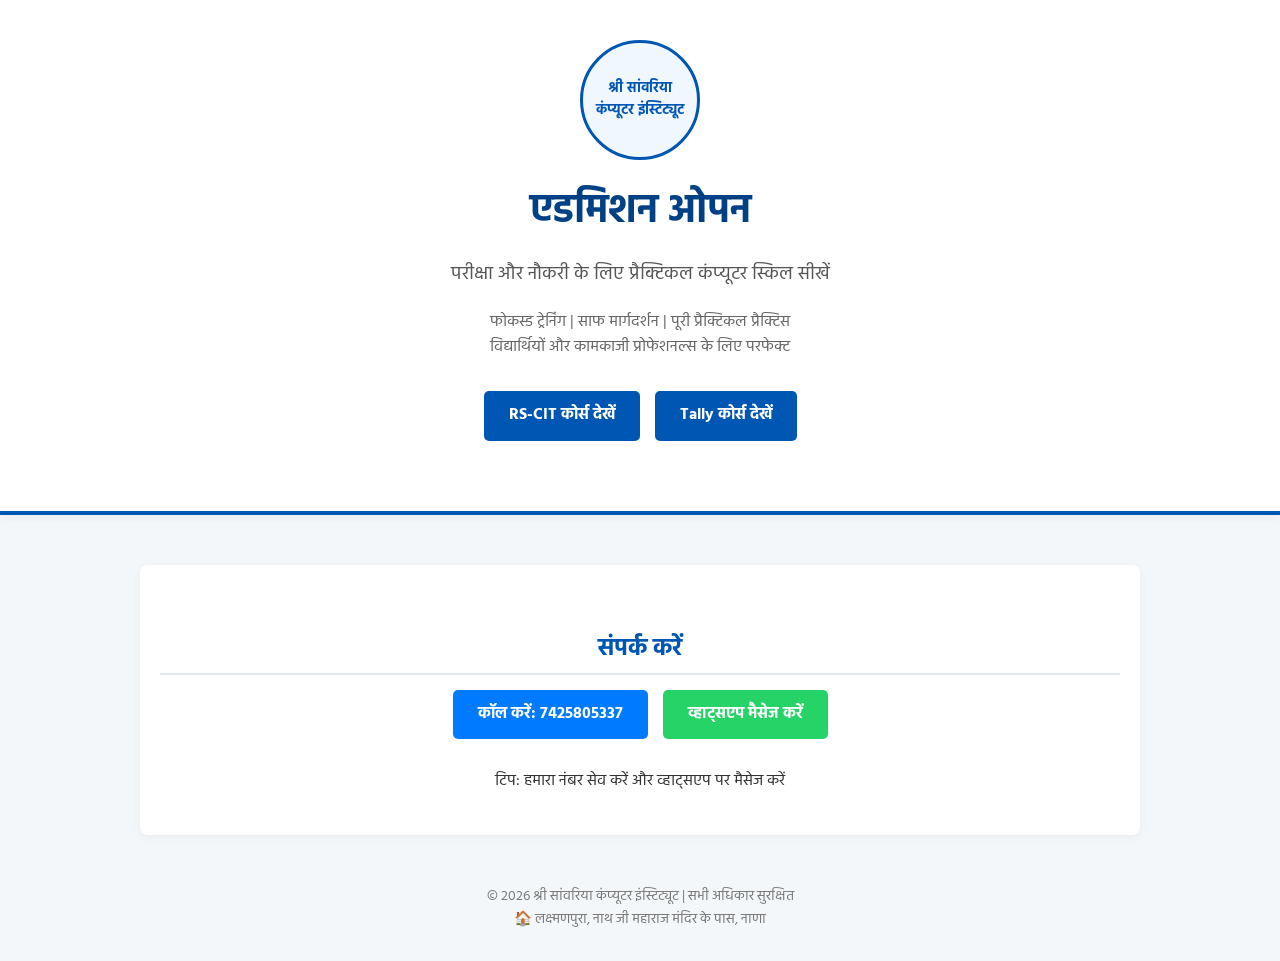
==== commit 1e38b6ff: "Refactor index.html with new layout and content Removed old HTML structure and replaced it with a ne" ====
--- a/index.html
+++ b/index.html
@@ -1,41 +1,43 @@
--8
-+20
 <!DOCTYPE html>
-<html lang="en">
 <html lang="hi">
-  <head>
-    <meta charset="UTF-8" />
-    <meta name="viewport" content="width=device-width, initial-scale=1.0, maximum-scale=1" />
-    <meta property="og:title" content="Replit Design" />
-    <meta property="og:description" content="A website made with Replit Design" />
-    <meta property="og:title" content="श्री सांवरिया कंप्यूटर इंस्टिट्यूट" />
-    <meta
-      property="og:description"
-      content="एडमिशन ओपन — परीक्षा और नौकरी के लिए प्रैक्टिकल कंप्यूटर स्किल सीखें। RS-CIT और Tally कोर्स की जानकारी, कॉल और व्हाट्सएप संपर्क।"
-    />
-    <meta property="og:type" content="website" />
-    <meta property="og:image" content="https://replit.com/public/images/opengraph.png" />
-    <meta name="twitter:card" content="summary_large_image" />
-    <meta name="twitter:site" content="@replit" />
-    <meta name="twitter:title" content="Replit Design" />
-    <meta name="twitter:description" content="A website made with Replit Design" />
-    <meta name="twitter:title" content="श्री सांवरिया कंप्यूटर इंस्टिट्यूट" />
-    <meta
-      name="twitter:description"
-      content="एडमिशन ओपन — परीक्षा और नौकरी के लिए प्रैक्टिकल कंप्यूटर स्किल सीखें। RS-CIT और Tally कोर्स की जानकारी, कॉल और व्हाट्सएप संपर्क।"
-    />
-    <meta name="twitter:image" content="https://replit.com/public/images/opengraph.png" />
-    <link rel="icon" type="image/png" href="/favicon.png" />
-    <link rel="preconnect" href="https://fonts.googleapis.com">
-    <link rel="preconnect" href="https://fonts.gstatic.com" crossorigin>
-    <link href="https://fonts.googleapis.com/css2?family=Architects+Daughter&family=DM+Sans:ital,opsz,wght@0,9..40,100..1000;1,9..40,100..1000&family=Fira+Code:wght@300..700&family=Geist+Mono:wght@100..900&family=Geist:wght@100..900&family=IBM+Plex+Mono:ital,wght@0,100;0,200;0,300;0,400;0,500;0,600;0,700;1,100;1,200;1,300;1,400;1,500;1,600;1,700&family=IBM+Plex+Sans:ital,wght@0,100..700;1,100..700&family=Inter:ital,opsz,wght@0,14..32,100..900;1,14..32,100..900&family=JetBrains+Mono:ital,wght@0,100..800;1,100..800&family=Libre+Baskerville:ital,wght@0,400;0,700;1,400&family=Lora:ital,wght@0,400..700;1,400..700&family=Merriweather:ital,opsz,wght@0,18..144,300..900;1,18..144,300..900&family=Montserrat:ital,wght@0,100..900;1,100..900&family=Open+Sans:ital,wght@0,300..800;1,300..800&family=Outfit:wght@100..900&family=Oxanium:wght@200..800&family=Playfair+Display:ital,wght@0,400..900;1,400..900&family=Plus+Jakarta+Sans:ital,wght@0,200..800;1,200..800&family=Poppins:ital,wght@0,100;0,200;0,300;0,400;0,500;0,600;0,700;0,800;0,900;1,100;1,200;1,300;1,400;1,500;1,600;1,700;1,800;1,900&family=Roboto+Mono:ital,wght@0,100..700;1,100..700&family=Roboto:ital,wght@0,100..900;1,100..900&family=Source+Code+Pro:ital,wght@0,200..900;1,200..900&family=Source+Serif+4:ital,opsz,wght@0,8..60,200..900;1,8..60,200..900&family=Space+Grotesk:wght@300..700&family=Space+Mono:ital,wght@0,400;0,700;1,400;1,700&display=swap" rel="stylesheet">
-    <link rel="preconnect" href="https://fonts.googleapis.com" />
-    <link rel="preconnect" href="https://fonts.gstatic.com" crossorigin />
-    <link
-      href="https://fonts.googleapis.com/css2?family=Hind:wght@400;500;600;700&family=Yatra+One&display=swap"
-      rel="stylesheet"
-    />
+<head>
+    <meta charset="UTF-8">
+    <meta name="viewport" content="width=device-width, initial-scale=1.0">
     <title>श्री सांवरिया कंप्यूटर इंस्टिट्यूट</title>
-  </head>
-  <body>
-    <div id="root"></div>
+    <link rel="stylesheet" href="style.css">
+    <link href="https://fonts.googleapis.com/css2?family=Hind:wght@400;700&display=swap" rel="stylesheet">
+</head>
+<body>
+    <header>
+        <div class="logo-circle">
+            <div class="logo-text">श्री सांवरिया<br>कंप्यूटर इंस्टिट्यूट</div>
+        </div>
+        <h1>एडमिशन ओपन</h1>
+        <p class="subtitle">परीक्षा और नौकरी के लिए प्रैक्टिकल कंप्यूटर स्किल सीखें</p>
+        <p class="description">
+            फोकस्ड ट्रेनिंग | साफ मार्गदर्शन | पूरी प्रैक्टिकल प्रैक्टिस<br>
+            विद्यार्थियों और कामकाजी प्रोफेशनल्स के लिए परफेक्ट
+        </p>
+        <div class="button-group">
+            <a href="rscit.html" class="btn btn-primary">RS-CIT कोर्स देखें</a>
+            <a href="tally.html" class="btn btn-primary">Tally कोर्स देखें</a>
+        </div>
+    </header>
+
+    <div class="container">
+        <section class="contact-section">
+            <h2>संपर्क करें</h2>
+            <div class="button-group">
+                <a href="tel:7425805337" class="btn btn-call">कॉल करें: 7425805337</a>
+                <a href="https://wa.me/917425805337" class="btn btn-whatsapp">व्हाट्सएप मैसेज करें</a>
+            </div>
+            <p>टिप: हमारा नंबर सेव करें और व्हाट्सएप पर मैसेज करें</p>
+        </section>
+    </div>
+
+    <footer>
+        <p>© 2026 श्री सांवरिया कंप्यूटर इंस्टिट्यूट | सभी अधिकार सुरक्षित</p>
+        <p>🏠 लक्ष्मणपुरा, नाथ जी महाराज मंदिर के पास, नाणा</p>
+    </footer>
+</body>
+</html>
--- a/style.css
+++ b/style.css
@@ -0,0 +1,191 @@
+* {
+  box-sizing: border-box;
+  margin: 0;
+  padding: 0;
+}
+
+body {
+  font-family: 'Hind', sans-serif;
+  background-color: #f4f7f9;
+  color: #333;
+  line-height: 1.6;
+}
+
+.container {
+  width: 90%;
+  max-width: 1000px;
+  margin: 0 auto;
+  padding: 20px 0;
+}
+
+header {
+  text-align: center;
+  padding: 40px 20px;
+  background-color: #fff;
+  border-bottom: 4px solid #0056b3;
+  margin-bottom: 30px;
+  box-shadow: 0 2px 10px rgba(0,0,0,0.05);
+}
+
+.logo-circle {
+  width: 120px;
+  height: 120px;
+  border: 3px solid #0056b3;
+  border-radius: 50%;
+  display: flex;
+  align-items: center;
+  justify-content: center;
+  margin: 0 auto 20px;
+  background-color: #f0f7ff;
+}
+
+.logo-text {
+  font-size: 14px;
+  font-weight: bold;
+  color: #0056b3;
+  text-align: center;
+  padding: 5px;
+}
+
+h1 {
+  color: #004085;
+  margin-bottom: 15px;
+  font-size: 2.5rem;
+}
+
+h2 {
+  color: #0056b3;
+  margin: 25px 0 15px;
+  border-bottom: 2px solid #e1e8ed;
+  padding-bottom: 5px;
+}
+
+.subtitle {
+  font-size: 1.2rem;
+  color: #555;
+  margin-bottom: 20px;
+}
+
+.description {
+  max-width: 700px;
+  margin: 0 auto 30px;
+  color: #666;
+}
+
+.button-group {
+  display: flex;
+  justify-content: center;
+  gap: 15px;
+  flex-wrap: wrap;
+  margin-bottom: 30px;
+}
+
+.btn {
+  display: inline-block;
+  padding: 12px 25px;
+  border-radius: 5px;
+  text-decoration: none;
+  font-weight: bold;
+  transition: background 0.3s ease;
+  cursor: pointer;
+  border: none;
+  font-size: 1rem;
+}
+
+.btn-primary {
+  background-color: #0056b3;
+  color: white;
+}
+
+.btn-primary:hover {
+  background-color: #004085;
+}
+
+.btn-whatsapp {
+  background-color: #25d366;
+  color: white;
+}
+
+.btn-whatsapp:hover {
+  background-color: #128c7e;
+}
+
+.btn-call {
+  background-color: #007bff;
+  color: white;
+}
+
+.btn-call:hover {
+  background-color: #0056b3;
+}
+
+.btn-secondary {
+  background-color: #e2e6ea;
+  color: #333;
+}
+
+.btn-secondary:hover {
+  background-color: #dae0e5;
+}
+
+.card {
+  background: white;
+  padding: 30px;
+  border-radius: 8px;
+  box-shadow: 0 4px 15px rgba(0,0,0,0.05);
+  margin-bottom: 30px;
+}
+
+.course-grid {
+  display: grid;
+  grid-template-columns: repeat(auto-fit, minmax(250px, 1fr));
+  gap: 20px;
+  margin-top: 20px;
+}
+
+.course-item {
+  background: #f8f9fa;
+  padding: 20px;
+  border-radius: 8px;
+  border-left: 4px solid #0056b3;
+}
+
+.course-item h3 {
+  margin-bottom: 10px;
+  color: #004085;
+}
+
+ul {
+  list-style-position: inside;
+  margin-bottom: 20px;
+}
+
+li {
+  margin-bottom: 8px;
+}
+
+.contact-section {
+  text-align: center;
+  padding: 40px 20px;
+  background-color: #fff;
+  border-radius: 8px;
+  box-shadow: 0 2px 10px rgba(0,0,0,0.05);
+}
+
+.contact-details {
+  margin: 20px 0;
+  font-size: 1.1rem;
+}
+
+footer {
+  text-align: center;
+  padding: 30px;
+  color: #777;
+  font-size: 0.9rem;
+}
+
+@media (max-width: 600px) {
+  h1 { font-size: 1.8rem; }
+  .btn { width: 100%; text-align: center; }
+  .button-group { flex-direction: column; }
+}
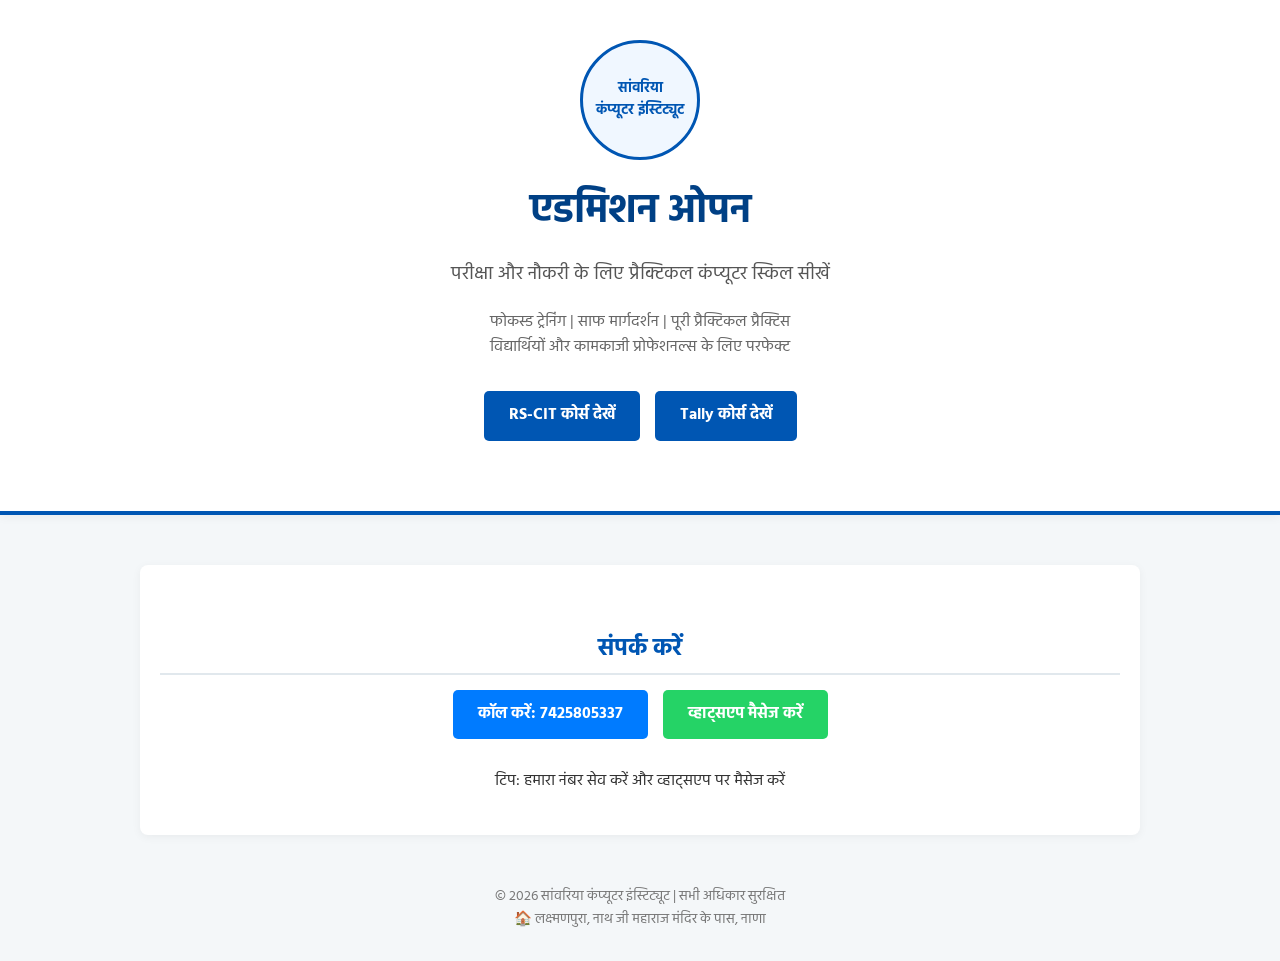
==== commit 488f8317: "Update index.html" ====
--- a/index.html
+++ b/index.html
@@ -3,14 +3,14 @@
 <head>
     <meta charset="UTF-8">
     <meta name="viewport" content="width=device-width, initial-scale=1.0">
-    <title>श्री सांवरिया कंप्यूटर इंस्टिट्यूट</title>
+    <title>सांवरिया कंप्यूटर इंस्टिट्यूट</title>
     <link rel="stylesheet" href="style.css">
     <link href="https://fonts.googleapis.com/css2?family=Hind:wght@400;700&display=swap" rel="stylesheet">
 </head>
 <body>
     <header>
         <div class="logo-circle">
-            <div class="logo-text">श्री सांवरिया<br>कंप्यूटर इंस्टिट्यूट</div>
+            <div class="logo-text">सांवरिया<br>कंप्यूटर इंस्टिट्यूट</div>
         </div>
         <h1>एडमिशन ओपन</h1>
         <p class="subtitle">परीक्षा और नौकरी के लिए प्रैक्टिकल कंप्यूटर स्किल सीखें</p>
@@ -36,7 +36,7 @@
     </div>
 
     <footer>
-        <p>© 2026 श्री सांवरिया कंप्यूटर इंस्टिट्यूट | सभी अधिकार सुरक्षित</p>
+        <p>© 2026 सांवरिया कंप्यूटर इंस्टिट्यूट | सभी अधिकार सुरक्षित</p>
         <p>🏠 लक्ष्मणपुरा, नाथ जी महाराज मंदिर के पास, नाणा</p>
     </footer>
 </body>
